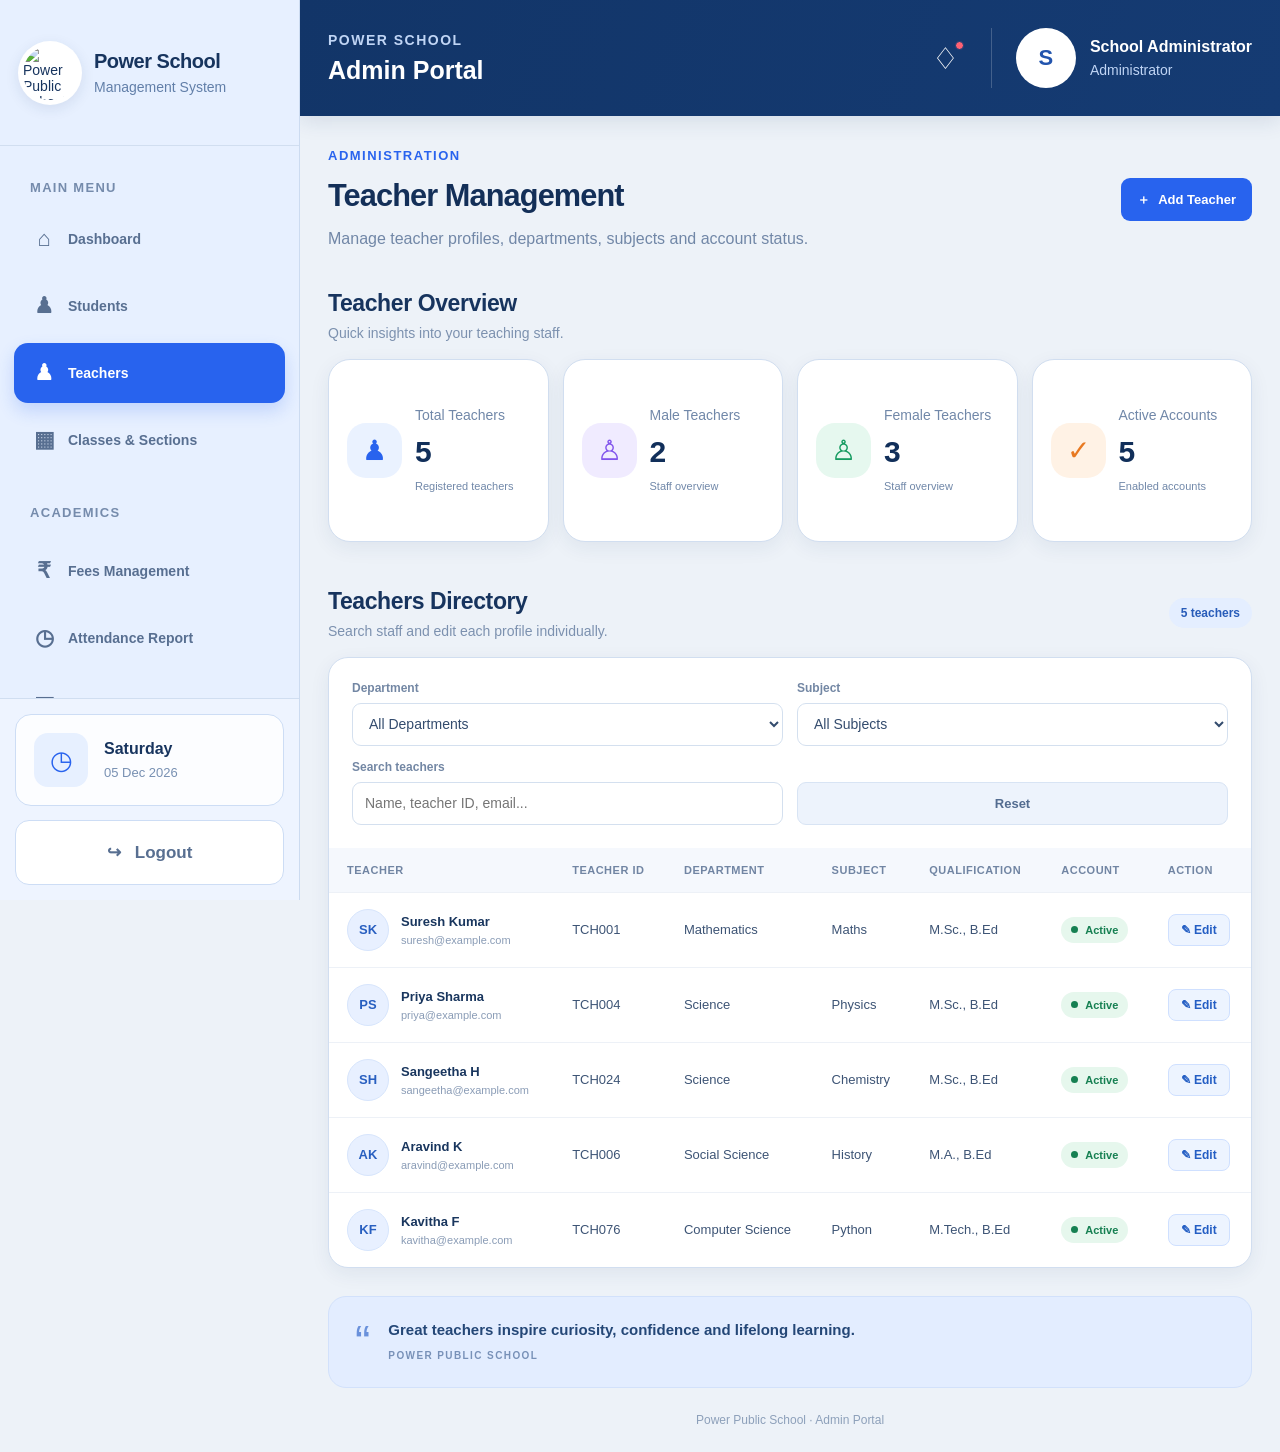
==== frontend/pages/admin/teachers.html @ 17f27a16 "Add admin teacher management backend" ====
<!DOCTYPE html>
<html lang="en">
<head>
  <meta charset="UTF-8">
  <meta name="viewport" content="width=device-width, initial-scale=1.0">
  <title>Teachers | Power School Admin Portal</title>
  <link rel="stylesheet" href="../../css/admin-teachers.css">
  <script src="../../js/admin-teachers.js" defer></script>
</head>
<body>
  <div class="app-layout">
    <!-- SAME LEFT SIDEBAR -->
    <aside class="sidebar" id="sidebar">
      <a class="school-brand" href="dashboard.html">
        <img class="school-logo" src="../../assets/school-logo.png"
             alt="Power Public School logo">
        <span>
          <strong>Power School</strong>
          <small>Management System</small>
        </span>
      </a>

      <div class="sidebar-menu">
        <p class="menu-heading">MAIN MENU</p>
        <nav class="nav-list" id="navList" aria-label="Main menu">
          <span class="nav-slider" id="navSlider"></span>

          <a class="nav-link" href="dashboard.html">
            <span class="nav-icon">⌂</span><span>Dashboard</span>
          </a>
          <a class="nav-link" href="students.html">
            <span class="nav-icon">♟</span><span>Students</span>
          </a>
          <a class="nav-link active" href="teachers.html" aria-current="page">
            <span class="nav-icon">♟</span><span>Teachers</span>
          </a>
          <a class="nav-link" href="classes.html">
            <span class="nav-icon">▦</span><span>Classes &amp; Sections</span>
          </a>

          <p class="menu-heading secondary-heading">ACADEMICS</p>
          <a class="nav-link" href="fees.html">
            <span class="nav-icon">₹</span><span>Fees Management</span>
          </a>
          <a class="nav-link" href="attendance.html">
            <span class="nav-icon">◷</span><span>Attendance Report</span>
          </a>
          <a class="nav-link" href="marks.html">
            <span class="nav-icon">▤</span><span>Marks Report</span>
          </a>
          <a class="nav-link" href="announcements.html">
            <span class="nav-icon">◇</span><span>Announcements</span>
          </a>
        </nav>
      </div>

      <div class="sidebar-bottom">
        <div class="date-card">
          <span class="date-icon">◷</span>
          <div>
            <strong id="dayName">Today</strong>
            <small id="todayDate">Loading date...</small>
          </div>
        </div>
        <button class="logout-button" id="logoutButton" type="button">
          ↪ &nbsp; Logout
        </button>
      </div>
    </aside>

    <!-- MAIN AREA -->
    <div class="main-area">
      <!-- SAME TOP BAR -->
      <header class="topbar">
        <button class="mobile-menu" id="mobileMenu"
                type="button" aria-label="Toggle menu">☰</button>

        <div class="portal-heading">
          <span>POWER SCHOOL</span>
          <h1>Admin Portal</h1>
        </div>

        <div class="topbar-right">
          <button class="notification-button" type="button"
                  aria-label="Notifications">♢<i></i></button>
          <div class="admin-profile">
            <div class="admin-avatar" id="adminInitial">S</div>
            <div>
              <strong id="adminName">School Administrator</strong>
              <small>Administrator</small>
            </div>
          </div>
        </div>
      </header>

      <main class="page-content">
        <section class="welcome-row">
          <div>
            <p class="eyebrow">ADMINISTRATION</p>
            <h2>Teacher Management</h2>
            <p class="welcome-description">
              Manage teacher profiles, departments, subjects and account status.
            </p>
          </div>
          <button class="button button-primary" id="addTeacherButton" type="button">
            <span>＋</span> Add Teacher
          </button>
        </section>

        <section class="section-heading">
          <h3>Teacher Overview</h3>
          <p>Quick insights into your teaching staff.</p>
        </section>

        <section class="stats-grid">
          <article class="stat-card">
            <div class="stat-icon blue">♟</div>
            <div><span>Total Teachers</span><strong id="totalTeachers">—</strong><small>Registered teachers</small></div>
          </article>
          <article class="stat-card">
            <div class="stat-icon purple">♙</div>
            <div><span>Male Teachers</span><strong id="maleTeachers">—</strong><small>Staff overview</small></div>
          </article>
          <article class="stat-card">
            <div class="stat-icon green">♙</div>
            <div><span>Female Teachers</span><strong id="femaleTeachers">—</strong><small>Staff overview</small></div>
          </article>
          <article class="stat-card">
            <div class="stat-icon orange">✓</div>
            <div><span>Active Accounts</span><strong id="activeTeachers">—</strong><small>Enabled accounts</small></div>
          </article>
        </section>

        <section class="section-heading directory-heading">
          <div>
            <h3>Teachers Directory</h3>
            <p>Search staff and edit each profile individually.</p>
          </div>
          <span class="record-count" id="recordCount">Loading...</span>
        </section>

        <section class="directory-card">
          <div class="filters">
            <label class="filter-control">
              <span>Department</span>
              <select id="departmentFilter">
                <option value="">All Departments</option>
              </select>
            </label>
            <label class="filter-control">
              <span>Subject</span>
              <select id="subjectFilter">
                <option value="">All Subjects</option>
              </select>
            </label>
            <label class="filter-control search-control">
              <span>Search teachers</span>
              <input id="teacherSearch" type="search"
                     placeholder="Name, teacher ID, email...">
            </label>
            <button class="button button-light" id="resetFilters" type="button">
              Reset
            </button>
          </div>

          <div class="table-scroll">
            <table>
              <thead>
                <tr>
                  <th>Teacher</th>
                  <th>Teacher ID</th>
                  <th>Department</th>
                  <th>Subject</th>
                  <th>Qualification</th>
                  <th>Account</th>
                  <th>Action</th>
                </tr>
              </thead>
              <tbody id="teacherTableBody">
                <tr><td colspan="7" class="table-message">Loading teachers...</td></tr>
              </tbody>
            </table>
          </div>

          <div class="empty-state" id="emptyState" hidden>
            <span>⌕</span>
            <strong>No teachers found</strong>
            <p>Try changing your search or filters.</p>
          </div>
        </section>

        <section class="quote-card">
          <span class="quote-symbol">“</span>
          <div>
            <p>Great teachers inspire curiosity, confidence and lifelong learning.</p>
            <small>POWER PUBLIC SCHOOL</small>
          </div>
        </section>

        <footer class="page-footer">Power Public School · Admin Portal</footer>
      </main>
    </div>
  </div>

  <!-- ADD / EDIT MODAL -->
  <div class="modal-backdrop" id="teacherModal" hidden>
    <section class="teacher-modal" role="dialog" aria-modal="true"
             aria-labelledby="modalTitle">
      <div class="modal-heading">
        <div>
          <p class="eyebrow">TEACHER DETAILS</p>
          <h2 id="modalTitle">Add Teacher</h2>
        </div>
        <button class="close-modal" id="closeModal" type="button"
                aria-label="Close dialog">×</button>
      </div>

      <form id="teacherForm">
        <input type="hidden" id="recordId">

        <label class="form-field">
          Full name
          <input id="fullName" required maxlength="100" autocomplete="name">
        </label>
        <label class="form-field">
          Teacher ID
          <input id="teacherId" required maxlength="30">
        </label>
        <label class="form-field">
          Email
          <input id="teacherEmail" type="email" required maxlength="150"
                 autocomplete="email">
        </label>
        <label class="form-field">
          Department
          <input id="teacherDepartment" required maxlength="80">
        </label>
        <label class="form-field">
          Subject
          <input id="teacherSubject" required maxlength="80">
        </label>
        <label class="form-field">
          Qualification
          <input id="teacherQualification" required maxlength="100">
        </label>
        <label class="form-field">
          Gender
          <select id="teacherGender">
            <option value="">Select gender</option>
            <option value="Male">Male</option>
            <option value="Female">Female</option>
            <option value="Other">Other</option>
          </select>
        </label>
        <label class="form-field">
          Account status
          <select id="teacherStatus">
            <option value="ACTIVE">Active</option>
            <option value="INACTIVE">Inactive</option>
          </select>
        </label>

        <p class="form-message" id="formMessage" role="status"></p>
        <div class="modal-actions">
          <button class="button button-light" id="cancelModal" type="button">Cancel</button>
          <button class="button button-primary" id="saveTeacher" type="submit">Save Teacher</button>
        </div>
      </form>
    </section>
  </div>
</body>
</html>
---- frontend/css/admin-teachers.css ----
:root {
  --navy: #153b73;
  --navy-deep: #123568;
  --blue: #2863ee;
  --sidebar-bg: #e7f0ff;
  --page-bg: #edf2f8;
  --white: #fff;
  --text: #17345e;
  --muted: #7890b2;
  --border: #d1def0;
  --shadow: 0 6px 20px rgba(35, 63, 102, .07);
}

* { box-sizing: border-box; }

body {
  margin: 0;
  background: var(--page-bg);
  color: var(--text);
  font-family: "Segoe UI", Arial, sans-serif;
  font-size: 14px;
}

button, input, select { font: inherit; }
button { cursor: pointer; }
[hidden] { display: none !important; }

.app-layout { min-height: 100vh; }

.sidebar {
  position: fixed;
  inset: 0 auto 0 0;
  z-index: 20;
  width: 407px;
  max-width: 28vw;
  background: var(--sidebar-bg);
  border-right: 1px solid #ccdbf0;
  display: flex;
  flex-direction: column;
}

.school-brand {
  min-height: 146px;
  padding: 28px 30px;
  display: flex;
  align-items: center;
  gap: 18px;
  text-decoration: none;
  border-bottom: 1px solid #d1def0;
  color: var(--text);
}

.school-logo {
  width: 80px;
  height: 80px;
  object-fit: contain;
  flex: 0 0 80px;
  padding: 5px;
  background: white;
  border-radius: 50%;
  box-shadow: 0 4px 14px rgba(30, 61, 103, .1);
}

.school-brand strong {
  display: block;
  font-size: 25px;
  font-weight: 750;
  letter-spacing: -.5px;
}

.school-brand small {
  display: block;
  margin-top: 6px;
  color: #627fa9;
  font-size: 14px;
}

.sidebar-menu {
  flex: 1;
  overflow-y: auto;
  padding: 22px 22px 16px;
  scrollbar-width: thin;
}

.menu-heading {
  margin: 12px 16px 14px;
  color: #758bac;
  font-size: 13px;
  font-weight: 800;
  letter-spacing: 1.3px;
}

.secondary-heading { margin-top: 28px; }

.nav-list {
  position: relative;
  display: grid;
  gap: 7px;
}

.nav-slider {
  position: absolute;
  top: 0;
  left: 0;
  right: 0;
  height: 67px;
  border-radius: 14px;
  background: var(--blue);
  box-shadow: 0 8px 17px rgba(40, 99, 238, .2);
  transition: transform .24s ease, height .24s ease;
}

.nav-link {
  position: relative;
  z-index: 1;
  display: flex;
  align-items: center;
  gap: 18px;
  min-height: 60px;
  padding: 13px 18px;
  color: #586f91;
  text-decoration: none;
  border-radius: 14px;
  font-size: 16px;
  font-weight: 600;
  transition: color .18s, background .18s;
}

.nav-link:hover { background: rgba(40, 99, 238, .07); }
.nav-link.active { color: white; }
.nav-icon {
  width: 24px;
  flex: 0 0 24px;
  text-align: center;
  font-size: 22px;
}

.sidebar-bottom {
  padding: 22px 24px;
  border-top: 1px solid #d0def1;
  background: rgba(255,255,255,.28);
}

.date-card {
  min-height: 92px;
  display: flex;
  align-items: center;
  gap: 16px;
  padding: 15px 18px;
  background: rgba(255,255,255,.82);
  border: 1px solid #cdddf5;
  border-radius: 16px;
  margin-bottom: 14px;
}

.date-icon {
  display: grid;
  place-items: center;
  width: 54px;
  height: 54px;
  border-radius: 14px;
  background: #e7f0ff;
  color: var(--blue);
  font-size: 26px;
}

.date-card strong, .date-card small { display: block; }
.date-card strong { font-size: 16px; }
.date-card small { margin-top: 7px; color: var(--muted); font-size: 13px; }

.logout-button {
  width: 100%;
  height: 65px;
  border: 1px solid #cdddf5;
  border-radius: 14px;
  background: white;
  color: #586f91;
  font-size: 17px;
  font-weight: 750;
}
.logout-button:hover { background: #f5f8ff; }

.main-area {
  min-height: 100vh;
  margin-left: min(407px, 28vw);
}

.topbar {
  height: 116px;
  padding: 20px 45px;
  display: flex;
  align-items: center;
  justify-content: space-between;
  gap: 20px;
  color: white;
  background: linear-gradient(110deg, var(--navy-deep), var(--navy));
  box-shadow: 0 5px 20px rgba(25, 56, 99, .12);
}

.portal-heading > span {
  display: block;
  margin-bottom: 8px;
  color: #c0d5f5;
  font-size: 14px;
  font-weight: 800;
  letter-spacing: 1.5px;
}
.portal-heading h1 { margin: 0; font-size: 25px; }

.topbar-right { display: flex; align-items: center; gap: 24px; }
.notification-button {
  position: relative;
  width: 42px;
  height: 48px;
  border: 0;
  background: transparent;
  color: white;
  font-size: 30px;
}
.notification-button i {
  position: absolute;
  top: 7px;
  right: 3px;
  width: 9px;
  height: 9px;
  background: #ff6173;
  border-radius: 50%;
  border: 1px solid var(--navy);
}
.admin-profile {
  display: flex;
  align-items: center;
  gap: 14px;
  padding-left: 24px;
  border-left: 1px solid rgba(255,255,255,.2);
}
.admin-avatar {
  width: 60px;
  height: 60px;
  display: grid;
  place-items: center;
  border-radius: 50%;
  background: white;
  color: #2254ad;
  font-size: 22px;
  font-weight: 800;
}
.admin-profile strong, .admin-profile small { display: block; }
.admin-profile strong { font-size: 16px; }
.admin-profile small { margin-top: 6px; color: #c0d5f5; font-size: 14px; }

.mobile-menu {
  display: none;
  border: 1px solid rgba(255,255,255,.35);
  background: transparent;
  color: white;
  border-radius: 8px;
  padding: 9px 12px;
}

.page-content { padding: 40px 45px 24px; }

.welcome-row {
  display: flex;
  align-items: center;
  justify-content: space-between;
  gap: 22px;
  margin-bottom: 38px;
}
.eyebrow {
  margin: 0 0 15px;
  color: var(--blue);
  font-size: 13px;
  font-weight: 850;
  letter-spacing: 1.5px;
}
.welcome-row h2 {
  margin: 0;
  color: #132f58;
  font-size: clamp(26px, 2.4vw, 40px);
  letter-spacing: -.9px;
}
.welcome-description { margin: 12px 0 0; color: #7187a7; font-size: 16px; line-height: 1.6; }

.button {
  display: inline-flex;
  align-items: center;
  justify-content: center;
  gap: 8px;
  min-height: 43px;
  padding: 11px 16px;
  border: 0;
  border-radius: 9px;
  font-weight: 700;
  font-size: 13px;
  transition: background .2s, transform .2s;
}
.button:active { transform: scale(.98); }
.button-primary { color: white; background: var(--blue); }
.button-primary:hover { background: #1d50cf; }
.button-light { background: #edf3fc; color: #536c90; border: 1px solid #d8e4f4; }
.button-light:hover { background: #e1ebfa; }
.button:disabled { opacity: .65; cursor: wait; }

.section-heading { margin-bottom: 18px; }
.section-heading h3 { margin: 0 0 8px; font-size: 23px; letter-spacing: -.4px; }
.section-heading p { margin: 0; color: #7c91af; font-size: 14px; }

.stats-grid {
  display: grid;
  grid-template-columns: repeat(4, minmax(0, 1fr));
  gap: 24px;
  margin-bottom: 46px;
}
.stat-card {
  min-height: 183px;
  display: flex;
  align-items: center;
  gap: 22px;
  padding: 26px;
  background: white;
  border: 1px solid var(--border);
  border-radius: 22px;
  box-shadow: var(--shadow);
}
.stat-icon {
  width: 72px;
  height: 72px;
  flex: 0 0 72px;
  display: grid;
  place-items: center;
  border-radius: 19px;
  font-size: 28px;
}
.stat-icon.blue { color: #2863ee; background: #eaf2ff; }
.stat-icon.purple { color: #8154ec; background: #f0ebff; }
.stat-icon.green { color: #159b60; background: #e6f8ef; }
.stat-icon.orange { color: #e87921; background: #fff2e5; }
.stat-card span, .stat-card small { display: block; color: #7188a9; }
.stat-card span { font-size: 14px; line-height: 1.4; }
.stat-card strong { display: block; margin: 10px 0; color: #112f5a; font-size: 30px; }
.stat-card small { font-size: 11px; line-height: 1.4; }

.directory-heading {
  display: flex;
  justify-content: space-between;
  align-items: center;
  gap: 14px;
}
.record-count {
  padding: 8px 12px;
  color: #285cb9;
  background: #e4eeff;
  border-radius: 20px;
  font-size: 12px;
  font-weight: 700;
  white-space: nowrap;
}

.directory-card {
  overflow: hidden;
  background: white;
  border: 1px solid var(--border);
  border-radius: 20px;
  box-shadow: var(--shadow);
}
.filters {
  padding: 23px;
  display: grid;
  grid-template-columns: minmax(145px, .8fr) minmax(145px, .8fr) minmax(200px, 1.4fr) auto;
  align-items: end;
  gap: 14px;
}
.filter-control { display: grid; gap: 8px; min-width: 0; }
.filter-control > span { color: #7387a4; font-size: 12px; font-weight: 700; }
.filter-control input, .filter-control select {
  width: 100%;
  height: 43px;
  padding: 0 12px;
  border: 1px solid #d4e0ef;
  border-radius: 9px;
  background: white;
  color: #344c6e;
  outline: none;
}
.filter-control input:focus, .filter-control select:focus,
.form-field input:focus, .form-field select:focus {
  border-color: #6594ff;
  box-shadow: 0 0 0 3px rgba(40,99,238,.1);
}

.table-scroll { width: 100%; overflow-x: auto; }
table { width: 100%; border-collapse: collapse; text-align: left; }
thead { background: #f5f8fd; }
th {
  padding: 16px 18px;
  color: #7185a3;
  font-size: 11px;
  font-weight: 800;
  text-transform: uppercase;
  letter-spacing: .5px;
  white-space: nowrap;
}
td {
  padding: 16px 18px;
  border-top: 1px solid #edf1f7;
  color: #3d5475;
  font-size: 13px;
  white-space: nowrap;
}
tbody tr:hover { background: #f9fbff; }
.teacher-cell { display: flex; align-items: center; gap: 12px; }
.teacher-avatar {
  width: 42px;
  height: 42px;
  flex: 0 0 42px;
  display: grid;
  place-items: center;
  border-radius: 50%;
  color: #285fc0;
  background: #e8f0ff;
  font-weight: 800;
  border: 1px solid #d7e5fc;
}
.teacher-cell strong { display: block; color: #19365e; font-size: 13px; }
.teacher-cell small { display: block; margin-top: 5px; color: #8a9cb6; font-size: 11px; }
.status-pill {
  display: inline-flex;
  align-items: center;
  gap: 7px;
  padding: 7px 10px;
  border-radius: 20px;
  font-size: 11px;
  font-weight: 750;
}
.status-pill::before { content: ""; width: 7px; height: 7px; border-radius: 50%; background: currentColor; }
.status-pill.active { color: #168052; background: #e6f7ed; }
.status-pill.inactive { color: #b54747; background: #fff0f0; }
.edit-button {
  padding: 8px 12px;
  border: 1px solid #cfe0ff;
  border-radius: 8px;
  color: #245ec4;
  background: #edf4ff;
  font-weight: 750;
  font-size: 12px;
}
.edit-button:hover { background: #dfeaff; }
.table-message { padding: 34px; text-align: center; color: #7c91af; }
.empty-state { padding: 36px 15px; text-align: center; color: #7489a7; }
.empty-state > span { display: block; font-size: 34px; margin-bottom: 10px; }
.empty-state strong { display: block; color: #284469; }
.empty-state p { margin-bottom: 0; font-size: 13px; }

.quote-card {
  display: flex;
  gap: 18px;
  align-items: center;
  margin-top: 28px;
  padding: 22px 26px;
  background: #e3edff;
  border: 1px solid #d2e1fb;
  border-radius: 18px;
}
.quote-symbol { color: #6a91db; font-size: 46px; line-height: 1; }
.quote-card p { margin: 0 0 8px; color: #244777; font-size: 15px; font-weight: 650; }
.quote-card small { color: #7891b8; font-size: 10px; font-weight: 800; letter-spacing: 1.4px; }
.page-footer { padding: 25px 0 5px; text-align: center; color: #8da0ba; font-size: 12px; }

/* Add/Edit modal */
.modal-backdrop {
  position: fixed;
  inset: 0;
  z-index: 100;
  display: grid;
  place-items: center;
  padding: 18px;
  background: rgba(14, 35, 66, .52);
}
.teacher-modal {
  width: min(620px, 100%);
  max-height: 90vh;
  overflow-y: auto;
  padding: 27px;
  border-radius: 20px;
  background: white;
  box-shadow: 0 25px 80px rgba(15, 35, 65, .24);
}
.modal-heading { display: flex; justify-content: space-between; align-items: flex-start; margin-bottom: 23px; }
.modal-heading h2 { margin: 0; font-size: 24px; }
.close-modal { width: 36px; height: 36px; border: 0; border-radius: 9px; background: #eef3fa; color: #4e6382; font-size: 25px; }
#teacherForm { display: grid; grid-template-columns: 1fr 1fr; gap: 17px; }
.form-field { display: grid; gap: 8px; color: #526984; font-size: 12px; font-weight: 700; }
.form-field input, .form-field select { width: 100%; height: 43px; padding: 0 12px; border: 1px solid #d5e0ef; border-radius: 9px; outline: none; background: white; color: #243e62; }
.form-message { grid-column: 1 / -1; min-height: 18px; margin: 0; color: #b33c3c; font-size: 12px; }
.modal-actions { grid-column: 1 / -1; display: flex; justify-content: flex-end; gap: 10px; margin-top: 5px; }

@media (max-width: 1450px) {
  .sidebar { width: 300px; max-width: 25vw; }
  .main-area { margin-left: min(300px, 25vw); }
  .school-brand { padding: 22px 18px; gap: 12px; }
  .school-logo { width: 64px; height: 64px; flex-basis: 64px; }
  .school-brand strong { font-size: 20px; }
  .sidebar-menu { padding-inline: 14px; }
  .nav-link { font-size: 14px; gap: 12px; }
  .sidebar-bottom { padding: 15px; }
  .page-content { padding: 32px 28px 20px; }
  .topbar { padding-inline: 28px; }
  .stats-grid { gap: 14px; }
  .stat-card { padding: 18px; gap: 13px; }
  .stat-icon { width: 55px; height: 55px; flex-basis: 55px; }
  .filters { grid-template-columns: 1fr 1fr; }
  .search-control { grid-column: span 1; }
}

@media (max-width: 900px) {
  .sidebar { width: 290px; max-width: none; transform: translateX(-100%); box-shadow: none; }
  .sidebar.open { transform: translateX(0); box-shadow: 12px 0 40px rgba(20,40,70,.18); }
  .main-area { margin-left: 0; }
  .mobile-menu { display: inline-block; }
  .topbar { height: 95px; padding: 16px 20px; }
  .portal-heading h1 { font-size: 21px; }
  .portal-heading > span { font-size: 11px; }
  .admin-avatar { width: 44px; height: 44px; }
  .admin-profile { gap: 9px; padding-left: 13px; }
  .admin-profile strong { font-size: 12px; }
  .admin-profile small { font-size: 11px; }
  .topbar-right { gap: 10px; }
  .page-content { padding: 28px 20px; }
  .stats-grid { grid-template-columns: repeat(2, minmax(0,1fr)); margin-bottom: 32px; }
}

@media (max-width: 560px) {
  .topbar { gap: 10px; padding-inline: 12px; }
  .notification-button { display: none; }
  .admin-profile { border: 0; padding-left: 0; }
  .admin-profile small { display: none; }
  .admin-avatar { width: 38px; height: 38px; }
  .portal-heading h1 { font-size: 17px; }
  .portal-heading > span { font-size: 9px; letter-spacing: .7px; }
  .page-content { padding: 23px 13px; }
  .welcome-row { align-items: flex-start; flex-direction: column; margin-bottom: 29px; }
  .welcome-row h2 { font-size: 28px; }
  .welcome-description { font-size: 14px; }
  .stats-grid { gap: 10px; }
  .stat-card { min-height: 130px; padding: 13px; display: block; border-radius: 15px; }
  .stat-icon { width: 42px; height: 42px; margin-bottom: 10px; border-radius: 12px; }
  .stat-card strong { font-size: 24px; margin: 5px 0; }
  .stat-card span { font-size: 12px; }
  .stat-card small { font-size: 10px; }
  .section-heading h3 { font-size: 20px; }
  .directory-heading { align-items: flex-start; }
  .filters { padding: 15px; grid-template-columns: 1fr; }
  .search-control { grid-column: auto; }
  .filters > button { width: 100%; }
  .quote-card { padding: 17px; align-items: flex-start; }
  .quote-card p { font-size: 13px; line-height: 1.6; }
  .teacher-modal { padding: 20px; }
  #teacherForm { grid-template-columns: 1fr; }
  .form-message, .modal-actions { grid-column: auto; }
}
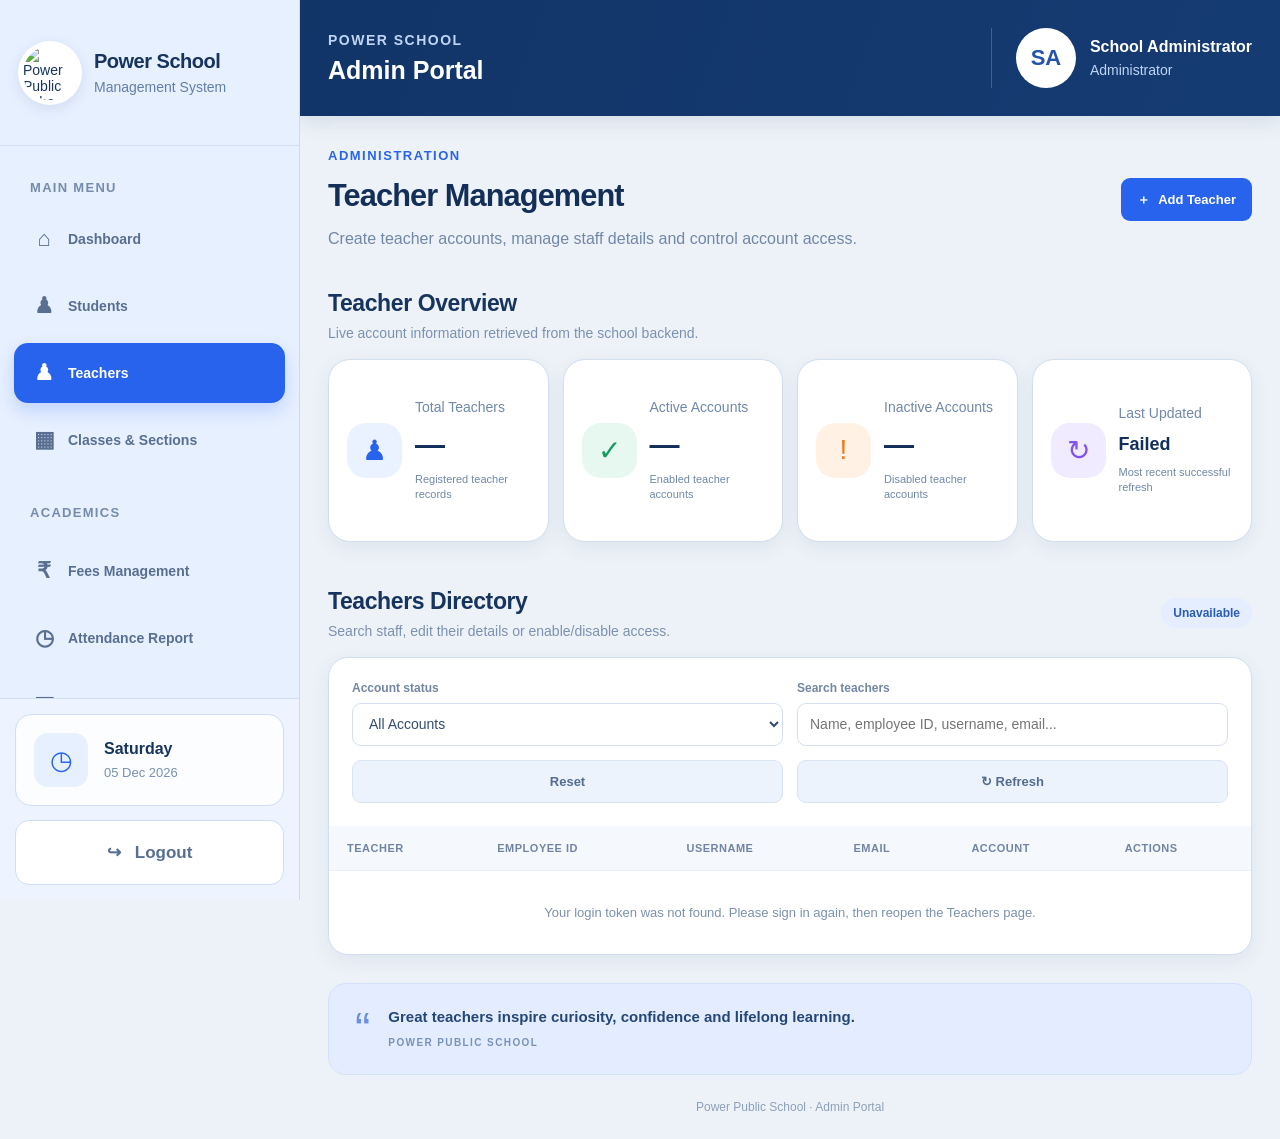
==== commit 36f4e5a2: "Updated Teachers page" ====
--- a/frontend/pages/admin/teachers.html
+++ b/frontend/pages/admin/teachers.html
@@ -4,13 +4,13 @@
 <head>
   <meta charset="UTF-8">
   <meta name="viewport" content="width=device-width, initial-scale=1.0">
+  <meta name="theme-color" content="#153b73">
   <title>Teachers | Power School Admin Portal</title>
   <link rel="stylesheet" href="../../css/admin-teachers.css">
   <script src="../../js/admin-teachers.js" defer></script>
 </head>
 <body>
   <div class="app-layout">
-    <!-- SAME LEFT SIDEBAR -->
     <aside class="sidebar" id="sidebar">
       <a class="school-brand" href="dashboard.html">
         <img class="school-logo" src="../../assets/school-logo.png"
@@ -25,33 +25,16 @@
         <p class="menu-heading">MAIN MENU</p>
         <nav class="nav-list" id="navList" aria-label="Main menu">
           <span class="nav-slider" id="navSlider"></span>
-
-          <a class="nav-link" href="dashboard.html">
-            <span class="nav-icon">⌂</span><span>Dashboard</span>
-          </a>
-          <a class="nav-link" href="students.html">
-            <span class="nav-icon">♟</span><span>Students</span>
-          </a>
-          <a class="nav-link active" href="teachers.html" aria-current="page">
-            <span class="nav-icon">♟</span><span>Teachers</span>
-          </a>
-          <a class="nav-link" href="classes.html">
-            <span class="nav-icon">▦</span><span>Classes &amp; Sections</span>
-          </a>
+          <a class="nav-link" href="dashboard.html"><span class="nav-icon">⌂</span><span>Dashboard</span></a>
+          <a class="nav-link" href="students.html"><span class="nav-icon">♟</span><span>Students</span></a>
+          <a class="nav-link active" href="teachers.html" aria-current="page"><span class="nav-icon">♟</span><span>Teachers</span></a>
+          <a class="nav-link" href="classes.html"><span class="nav-icon">▦</span><span>Classes &amp; Sections</span></a>
 
           <p class="menu-heading secondary-heading">ACADEMICS</p>
-          <a class="nav-link" href="fees.html">
-            <span class="nav-icon">₹</span><span>Fees Management</span>
-          </a>
-          <a class="nav-link" href="attendance.html">
-            <span class="nav-icon">◷</span><span>Attendance Report</span>
-          </a>
-          <a class="nav-link" href="marks.html">
-            <span class="nav-icon">▤</span><span>Marks Report</span>
-          </a>
-          <a class="nav-link" href="announcements.html">
-            <span class="nav-icon">◇</span><span>Announcements</span>
-          </a>
+          <a class="nav-link" href="fees.html"><span class="nav-icon">₹</span><span>Fees Management</span></a>
+          <a class="nav-link" href="attendance.html"><span class="nav-icon">◷</span><span>Attendance Report</span></a>
+          <a class="nav-link" href="marks.html"><span class="nav-icon">▤</span><span>Marks Report</span></a>
+          <a class="nav-link" href="announcements.html"><span class="nav-icon">◇</span><span>Announcements</span></a>
         </nav>
       </div>
 
@@ -63,18 +46,14 @@
             <small id="todayDate">Loading date...</small>
           </div>
         </div>
-        <button class="logout-button" id="logoutButton" type="button">
-          ↪ &nbsp; Logout
-        </button>
+        <button class="logout-button" id="logoutButton" type="button">↪ &nbsp; Logout</button>
       </div>
     </aside>
 
-    <!-- MAIN AREA -->
     <div class="main-area">
-      <!-- SAME TOP BAR -->
       <header class="topbar">
-        <button class="mobile-menu" id="mobileMenu"
-                type="button" aria-label="Toggle menu">☰</button>
+        <button class="mobile-menu" id="mobileMenu" type="button"
+                aria-label="Toggle menu" aria-expanded="false">☰</button>
 
         <div class="portal-heading">
           <span>POWER SCHOOL</span>
@@ -82,8 +61,6 @@
         </div>
 
         <div class="topbar-right">
-          <button class="notification-button" type="button"
-                  aria-label="Notifications">♢<i></i></button>
           <div class="admin-profile">
             <div class="admin-avatar" id="adminInitial">S</div>
             <div>
@@ -100,7 +77,7 @@
             <p class="eyebrow">ADMINISTRATION</p>
             <h2>Teacher Management</h2>
             <p class="welcome-description">
-              Manage teacher profiles, departments, subjects and account status.
+              Create teacher accounts, manage staff details and control account access.
             </p>
           </div>
           <button class="button button-primary" id="addTeacherButton" type="button">
@@ -110,32 +87,32 @@
 
         <section class="section-heading">
           <h3>Teacher Overview</h3>
-          <p>Quick insights into your teaching staff.</p>
+          <p>Live account information retrieved from the school backend.</p>
         </section>
 
         <section class="stats-grid">
           <article class="stat-card">
             <div class="stat-icon blue">♟</div>
-            <div><span>Total Teachers</span><strong id="totalTeachers">—</strong><small>Registered teachers</small></div>
-          </article>
-          <article class="stat-card">
-            <div class="stat-icon purple">♙</div>
-            <div><span>Male Teachers</span><strong id="maleTeachers">—</strong><small>Staff overview</small></div>
-          </article>
-          <article class="stat-card">
-            <div class="stat-icon green">♙</div>
-            <div><span>Female Teachers</span><strong id="femaleTeachers">—</strong><small>Staff overview</small></div>
-          </article>
-          <article class="stat-card">
-            <div class="stat-icon orange">✓</div>
-            <div><span>Active Accounts</span><strong id="activeTeachers">—</strong><small>Enabled accounts</small></div>
+            <div><span>Total Teachers</span><strong id="totalTeachers">—</strong><small>Registered teacher records</small></div>
+          </article>
+          <article class="stat-card">
+            <div class="stat-icon green">✓</div>
+            <div><span>Active Accounts</span><strong id="activeTeachers">—</strong><small>Enabled teacher accounts</small></div>
+          </article>
+          <article class="stat-card">
+            <div class="stat-icon orange">!</div>
+            <div><span>Inactive Accounts</span><strong id="inactiveTeachers">—</strong><small>Disabled teacher accounts</small></div>
+          </article>
+          <article class="stat-card">
+            <div class="stat-icon purple">↻</div>
+            <div><span>Last Updated</span><strong id="lastUpdated" style="font-size:18px">—</strong><small>Most recent successful refresh</small></div>
           </article>
         </section>
 
         <section class="section-heading directory-heading">
           <div>
             <h3>Teachers Directory</h3>
-            <p>Search staff and edit each profile individually.</p>
+            <p>Search staff, edit their details or enable/disable access.</p>
           </div>
           <span class="record-count" id="recordCount">Loading...</span>
         </section>
@@ -143,25 +120,23 @@
         <section class="directory-card">
           <div class="filters">
             <label class="filter-control">
-              <span>Department</span>
-              <select id="departmentFilter">
-                <option value="">All Departments</option>
+              <span>Account status</span>
+              <select id="statusFilter">
+                <option value="">All Accounts</option>
+                <option value="ACTIVE">Active</option>
+                <option value="INACTIVE">Inactive</option>
               </select>
             </label>
-            <label class="filter-control">
-              <span>Subject</span>
-              <select id="subjectFilter">
-                <option value="">All Subjects</option>
-              </select>
-            </label>
+
             <label class="filter-control search-control">
               <span>Search teachers</span>
               <input id="teacherSearch" type="search"
-                     placeholder="Name, teacher ID, email...">
+                     placeholder="Name, employee ID, username, email..."
+                     autocomplete="off">
             </label>
-            <button class="button button-light" id="resetFilters" type="button">
-              Reset
-            </button>
+
+            <button class="button button-light" id="resetFilters" type="button">Reset</button>
+            <button class="button button-light" id="refreshTeachers" type="button">↻ Refresh</button>
           </div>
 
           <div class="table-scroll">
@@ -169,16 +144,15 @@
               <thead>
                 <tr>
                   <th>Teacher</th>
-                  <th>Teacher ID</th>
-                  <th>Department</th>
-                  <th>Subject</th>
-                  <th>Qualification</th>
+                  <th>Employee ID</th>
+                  <th>Username</th>
+                  <th>Email</th>
                   <th>Account</th>
-                  <th>Action</th>
+                  <th>Actions</th>
                 </tr>
               </thead>
               <tbody id="teacherTableBody">
-                <tr><td colspan="7" class="table-message">Loading teachers...</td></tr>
+                <tr><td colspan="6" class="table-message">Loading teachers...</td></tr>
               </tbody>
             </table>
           </div>
@@ -186,7 +160,7 @@
           <div class="empty-state" id="emptyState" hidden>
             <span>⌕</span>
             <strong>No teachers found</strong>
-            <p>Try changing your search or filters.</p>
+            <p>Try changing your search or account filter.</p>
           </div>
         </section>
 
@@ -203,7 +177,6 @@
     </div>
   </div>
 
-  <!-- ADD / EDIT MODAL -->
   <div class="modal-backdrop" id="teacherModal" hidden>
     <section class="teacher-modal" role="dialog" aria-modal="true"
              aria-labelledby="modalTitle">
@@ -221,53 +194,45 @@
 
         <label class="form-field">
           Full name
-          <input id="fullName" required maxlength="100" autocomplete="name">
-        </label>
-        <label class="form-field">
-          Teacher ID
-          <input id="teacherId" required maxlength="30">
-        </label>
+          <input id="fullName" name="fullName" required maxlength="100"
+                 autocomplete="name">
+        </label>
+
+        <label class="form-field">
+          Employee ID
+          <input id="teacherId" name="employeeId" required maxlength="100"
+                 autocomplete="off">
+        </label>
+
         <label class="form-field">
           Email
-          <input id="teacherEmail" type="email" required maxlength="150"
-                 autocomplete="email">
-        </label>
-        <label class="form-field">
-          Department
-          <input id="teacherDepartment" required maxlength="80">
-        </label>
-        <label class="form-field">
-          Subject
-          <input id="teacherSubject" required maxlength="80">
-        </label>
-        <label class="form-field">
-          Qualification
-          <input id="teacherQualification" required maxlength="100">
-        </label>
-        <label class="form-field">
-          Gender
-          <select id="teacherGender">
-            <option value="">Select gender</option>
-            <option value="Male">Male</option>
-            <option value="Female">Female</option>
-            <option value="Other">Other</option>
-          </select>
-        </label>
-        <label class="form-field">
-          Account status
-          <select id="teacherStatus">
-            <option value="ACTIVE">Active</option>
-            <option value="INACTIVE">Inactive</option>
-          </select>
-        </label>
-
-        <p class="form-message" id="formMessage" role="status"></p>
+          <input id="teacherEmail" name="email" type="email" required
+                 maxlength="255" autocomplete="email">
+        </label>
+
+        <label class="form-field">
+          Username
+          <input id="teacherUsername" name="username" required
+                 minlength="3" maxlength="50" autocomplete="username">
+        </label>
+
+        <label class="form-field" id="passwordField">
+          Initial password
+          <input id="teacherPassword" name="password" type="password"
+                 minlength="8" maxlength="100" autocomplete="new-password">
+          <small id="passwordHelp">At least 8 characters. Set a secure initial password.</small>
+        </label>
+
+        <p class="form-message" id="formMessage" role="status"
+           aria-live="polite"></p>
+
         <div class="modal-actions">
           <button class="button button-light" id="cancelModal" type="button">Cancel</button>
-          <button class="button button-primary" id="saveTeacher" type="submit">Save Teacher</button>
+          <button class="button button-primary" id="saveTeacher" type="submit">Create Account</button>
         </div>
       </form>
     </section>
   </div>
 </body>
 </html>
+
--- a/frontend/css/admin-teachers.css
+++ b/frontend/css/admin-teachers.css
@@ -560,3 +560,50 @@
   #teacherForm { grid-template-columns: 1fr; }
   .form-message, .modal-actions { grid-column: auto; }
 }
+
+
+/* API-connected teacher management additions */
+#teacherForm {
+  grid-template-columns: 1fr 1fr;
+}
+
+#passwordHelp {
+  color: #7890b2;
+  font-size: 11px;
+  font-weight: 400;
+  line-height: 1.5;
+}
+
+#teacherForm .form-message {
+  grid-column: 1 / -1;
+}
+
+#teacherForm .modal-actions {
+  grid-column: 1 / -1;
+}
+
+#teacherTableBody .edit-button {
+  margin-right: 5px;
+}
+
+#teacherTableBody .edit-button:disabled {
+  opacity: .55;
+  cursor: wait;
+}
+
+#refreshTeachers:disabled {
+  opacity: .65;
+  cursor: wait;
+}
+
+@media (max-width: 560px) {
+  #teacherForm {
+    grid-template-columns: 1fr;
+  }
+
+  #teacherForm .form-message,
+  #teacherForm .modal-actions {
+    grid-column: auto;
+  }
+}
+
